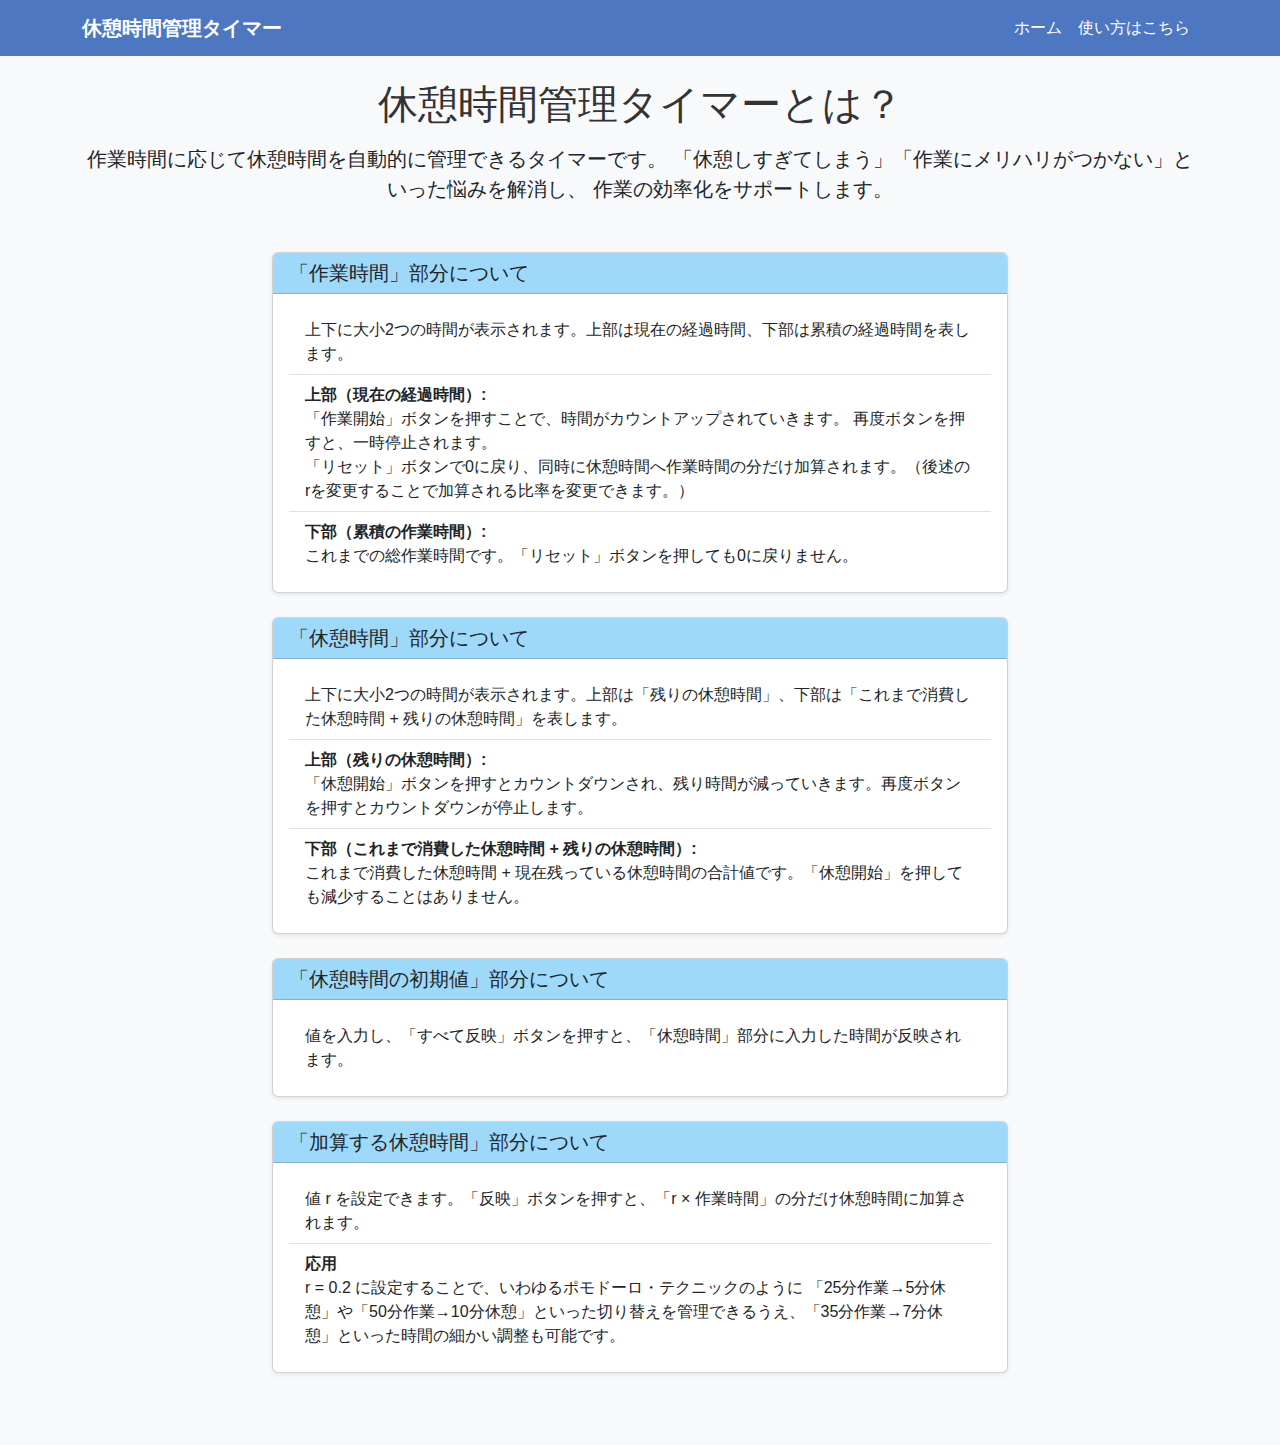
==== about.html @ 534078a7 "デザインを変更" ====
<!DOCTYPE html>
<html lang="ja">
<head>
    <meta charset="UTF-8">
    <meta name="viewport" content="width=device-width, initial-scale=1.0">
    <title>休憩時間管理タイマー | 使い方はこちら</title>
    <link href="https://cdn.jsdelivr.net/npm/bootstrap@5.3.0-alpha1/dist/css/bootstrap.min.css" rel="stylesheet">
    <link rel="stylesheet" href="style.css">
    <link href="https://cdn.jsdelivr.net/npm/bootstrap-icons/font/bootstrap-icons.css" rel="stylesheet">

</head>
<body class="bg-light">
    <nav class="navbar navbar-expand-lg navbar-light default-color mb-4">
        <div class="container">
            <a class="navbar-brand fw-bold text-white" href="./index.html">休憩時間管理タイマー</a>
            <!-- navbar-togglerでハンバーガーメニューを実装.  -->
            <button class="navbar-toggler" type="button" data-bs-toggle="collapse"          data-bs-target="#hamburger-menu" aria-expanded="false" aria-label="ページ切り替え">
                <span class="navbar-toggler-icon"></span> <!-- ハンバーガーアイコンを表示.  -->
            </button>
            <!-- メニューの折り畳みを行う.  -->
            <div class="collapse navbar-collapse" id="hamburger-menu">
                <ul class="navbar-nav ms-auto">
                    <li class="nav-item">
                        <a class="nav-link text-white active" href="./index.html">ホーム</a>
                    </li>
                    <li class="nav-item">
                        <a class="nav-link text-white" href="./about.html">使い方はこちら</a>
                    </li>
                </ul>
            </div>
        </div>
    </nav>
    <div class="container">
        <div class="text-center mb-5">
            <h1 class="mb-3">休憩時間管理タイマーとは？</h1>
            <p class="lead">
                作業時間に応じて休憩時間を自動的に管理できるタイマーです。
                「休憩しすぎてしまう」「作業にメリハリがつかない」といった悩みを解消し、
                作業の効率化をサポートします。
            </p>
        </div>
        <div class="row justify-content-center mb-5">
            <div class="col-md-8">
                <!-- <div class="card shadow-sm mb-4">
                    <div class="card-header bg-primary text-white">
                        <h2 class="h4 mb-0">使い方</h2>
                    </div>
                    <div class="card-body">
                        <p>
                            「作業時間」「休憩時間」それぞれに大きな数字と小さな数字が表示されます。
                            大きな数字は現在の経過時間、小さな数字は累積時間を示します。
                        </p>
                        <p>
                            <strong>例:</strong> 作業を20分行った後にリセットすると、休憩時間に20分が加算されます。
                            設定によっては、作業時間の半分や2倍など、柔軟に休憩時間をカスタマイズできます。
                        </p>
                    </div>
                </div> -->

                <div class="card shadow-sm mb-4">
                    <div class="card-header default-color2">
                        <div class="h5 mb-0">「作業時間」部分について</div>
                    </div>
                    <div class="card-body">

                        <ul class="list-group list-group-flush">
                            <li class="list-group-item">
                                上下に大小2つの時間が表示されます。上部は現在の経過時間、下部は累積の経過時間を表します。
                            </li>
                            <li class="list-group-item">
                                <strong>上部（現在の経過時間）:</strong>
                                <br>
                                「作業開始」ボタンを押すことで、時間がカウントアップされていきます。
                                再度ボタンを押すと、一時停止されます。<br>
                                「リセット」ボタンで0に戻り、同時に休憩時間へ作業時間の分だけ加算されます。（後述のrを変更することで加算される比率を変更できます。）
                            </li>
                            <li class="list-group-item">
                                <strong>下部（累積の作業時間）:</strong>
                                <br>
                                これまでの総作業時間です。「リセット」ボタンを押しても0に戻りません。
                            </li>
                        </ul>
                    </div>
                </div>

                <div class="card shadow-sm mb-4">
                    <div class="card-header default-color2">
                        <h2 class="h5 mb-0">「休憩時間」部分について</h2>
                    </div>
                    <div class="card-body">
                        <ul class="list-group list-group-flush">
                            <li class="list-group-item">
                                上下に大小2つの時間が表示されます。上部は「残りの休憩時間」、下部は「これまで消費した休憩時間 + 残りの休憩時間」を表します。
                            </li>
                            <li class="list-group-item">
                                <strong>上部（残りの休憩時間）:</strong>
                                <br>
                                「休憩開始」ボタンを押すとカウントダウンされ、残り時間が減っていきます。再度ボタンを押すとカウントダウンが停止します。
                            </li>
                            <li class="list-group-item">
                                <strong>下部（これまで消費した休憩時間 + 残りの休憩時間）:</strong>
                                <br>
                                これまで消費した休憩時間 + 現在残っている休憩時間の合計値です。「休憩開始」を押しても減少することはありません。
                            </li>
                        </ul>
                    </div>
                </div>

                <div class="card shadow-sm mb-4">
                    <div class="card-header default-color2">
                        <h2 class="h5 mb-0">「休憩時間の初期値」部分について</h2>
                    </div>
                    <div class="card-body">

                        <ul class="list-group list-group-flush">
                            <li class="list-group-item">
                                値を入力し、「すべて反映」ボタンを押すと、「休憩時間」部分に入力した時間が反映されます。
                            </li>
                        </ul>
                    </div>
                </div>

                <div class="card shadow-sm mb-4">
                    <div class="card-header default-color2">
                        <h2 class="h5 mb-0">「加算する休憩時間」部分について</h2>
                    </div>
                    <div class="card-body">
                        <ul class="list-group list-group-flush">
                            <li class="list-group-item">
                                値 r を設定できます。「反映」ボタンを押すと、「r × 作業時間」の分だけ休憩時間に加算されます。
                            </li>
                            <li class="list-group-item">
                                <strong>応用</strong><br>
                                r = 0.2 に設定することで、いわゆるポモドーロ・テクニックのように
                                「25分作業→5分休憩」や「50分作業→10分休憩」といった切り替えを管理できるうえ、「35分作業→7分休憩」といった時間の細かい調整も可能です。
                            </li>
                        </ul>
                    </div>
                </div>


    </div>
    <script src="https://cdn.jsdelivr.net/npm/bootstrap@5.3.0-alpha1/dist/js/bootstrap.bundle.min.js"></script>
    <!-- <script src="script.js"></script> -->
</body>
</html>
---- style.css ----
body {
    font-family: 'Arial', sans-serif;
}

h1, h3 {
    color: #333;
}

.card {
    box-shadow: 0 4px 8px rgba(0, 0, 0, 0.1);
}

.display-4 {
    font-size: 2.5rem;
}

.text-center a {
    color: #007bff;
}

.text-center a:hover {
    text-decoration: underline;
}

.bg-light {
    background-color: #f8f9fa !important;
}

/* カスタムホバースタイルの追加 */
/* .btn-outline-info:hover {
    background-color: #17a2b8;
    color: white;
    border-color: #17a2b8;
} */

/* ホバー時の下線を無効化 */
a.custom-link:hover {
    text-decoration: none;
    background-color: #17a2b8;
    color: white;
    border-color: #17a2b8;
}



/* .nav-color {
    background-color: #cbcbcb
} */

.default-color {
    background-color: #4d77c0;
    color: white;
}

.btn.default-color:hover {
    background-color: #324f82;
    color: white;
}
.btn.default-color:active { /* クリック中の処理 */
    background-color: #324f82;
    color: white;
}

/* ボタンが押し込まれた状態にする */
.btn-pressed {
    /* background-color: #0053ac !important; 色を濃くする.  */
    /* background-color: #38568b; */
    background-color: #324f82;
    /* color: white !important; テキストカラーを白に.  */
    /* transform: translateY(2px); */
    box-shadow: inset 0 3px 5px rgba(0, 0, 0, 0.2); /* 内側の影.  */
}

/* .default-color3 {
    background-color: #81c5f3;
} */

.default-color2 {
    background-color: #9ed9f9;
}

html {
    overflow-y: scroll;
}
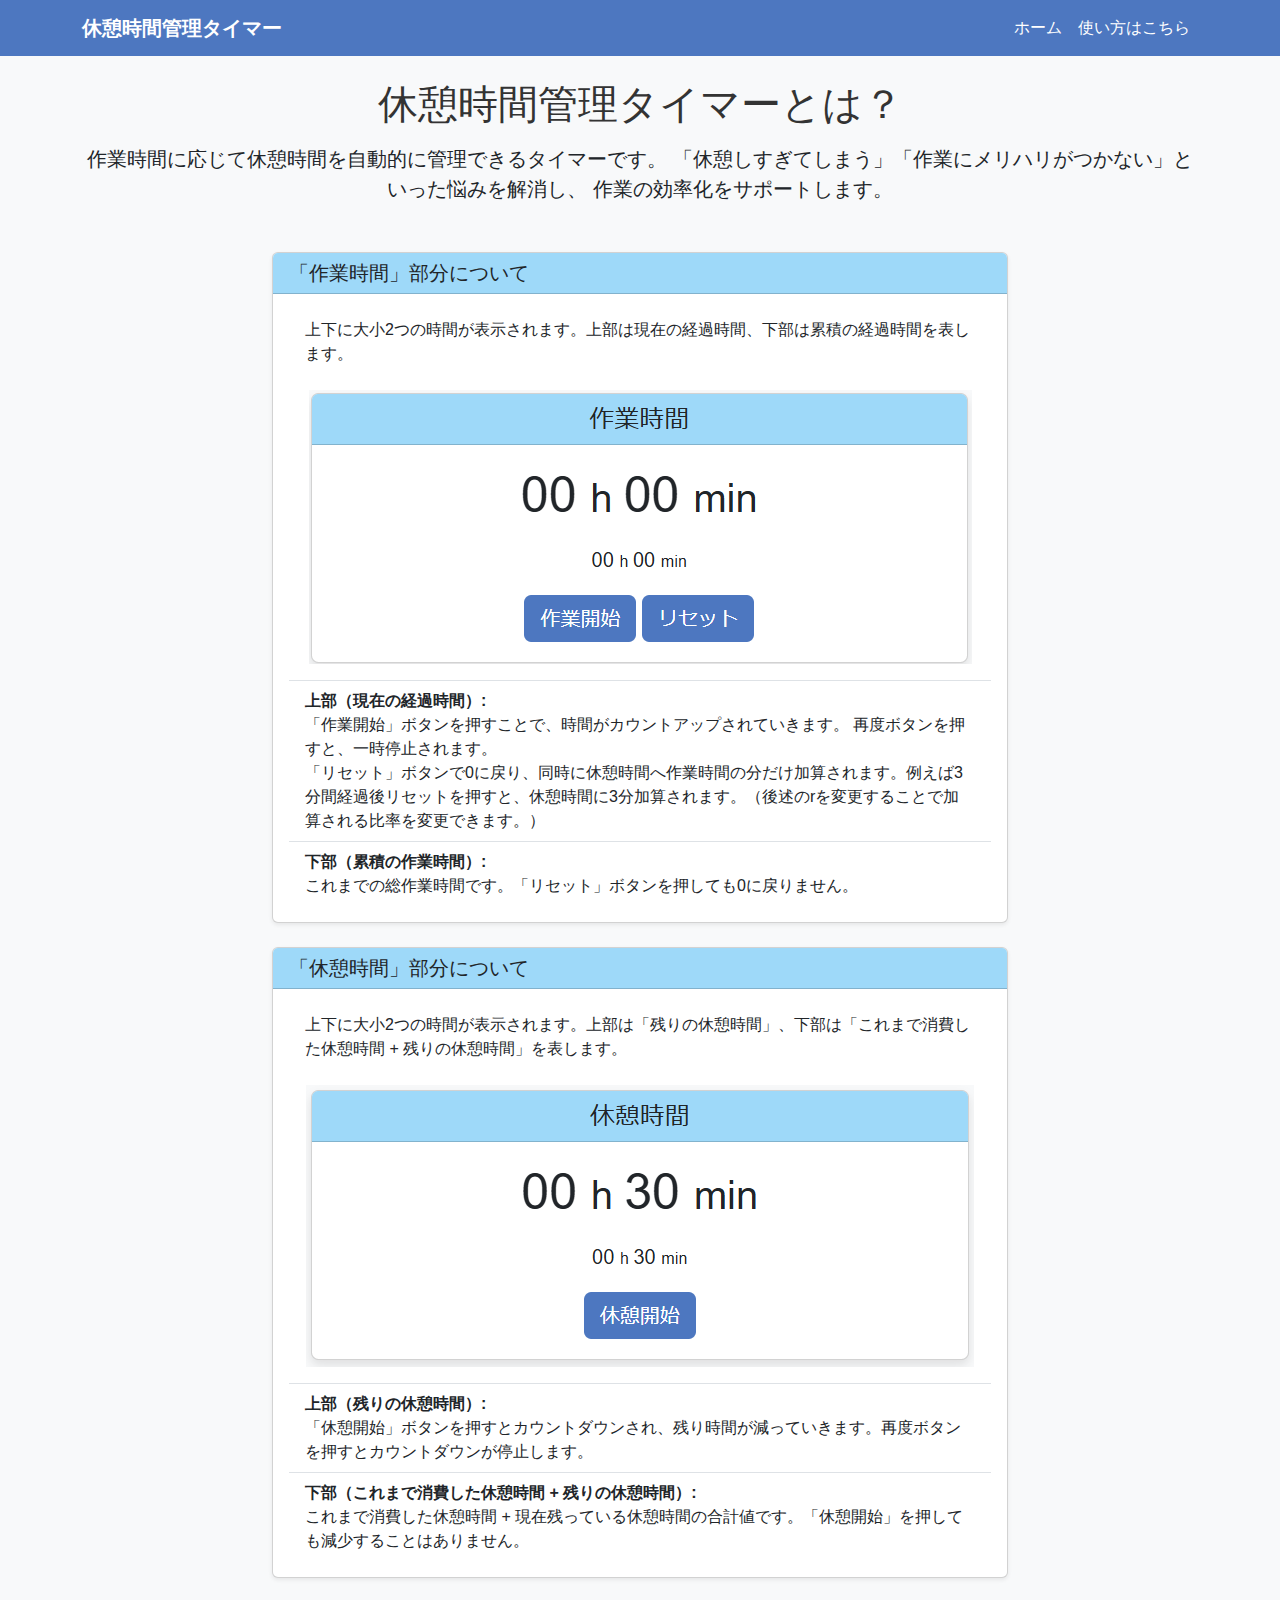
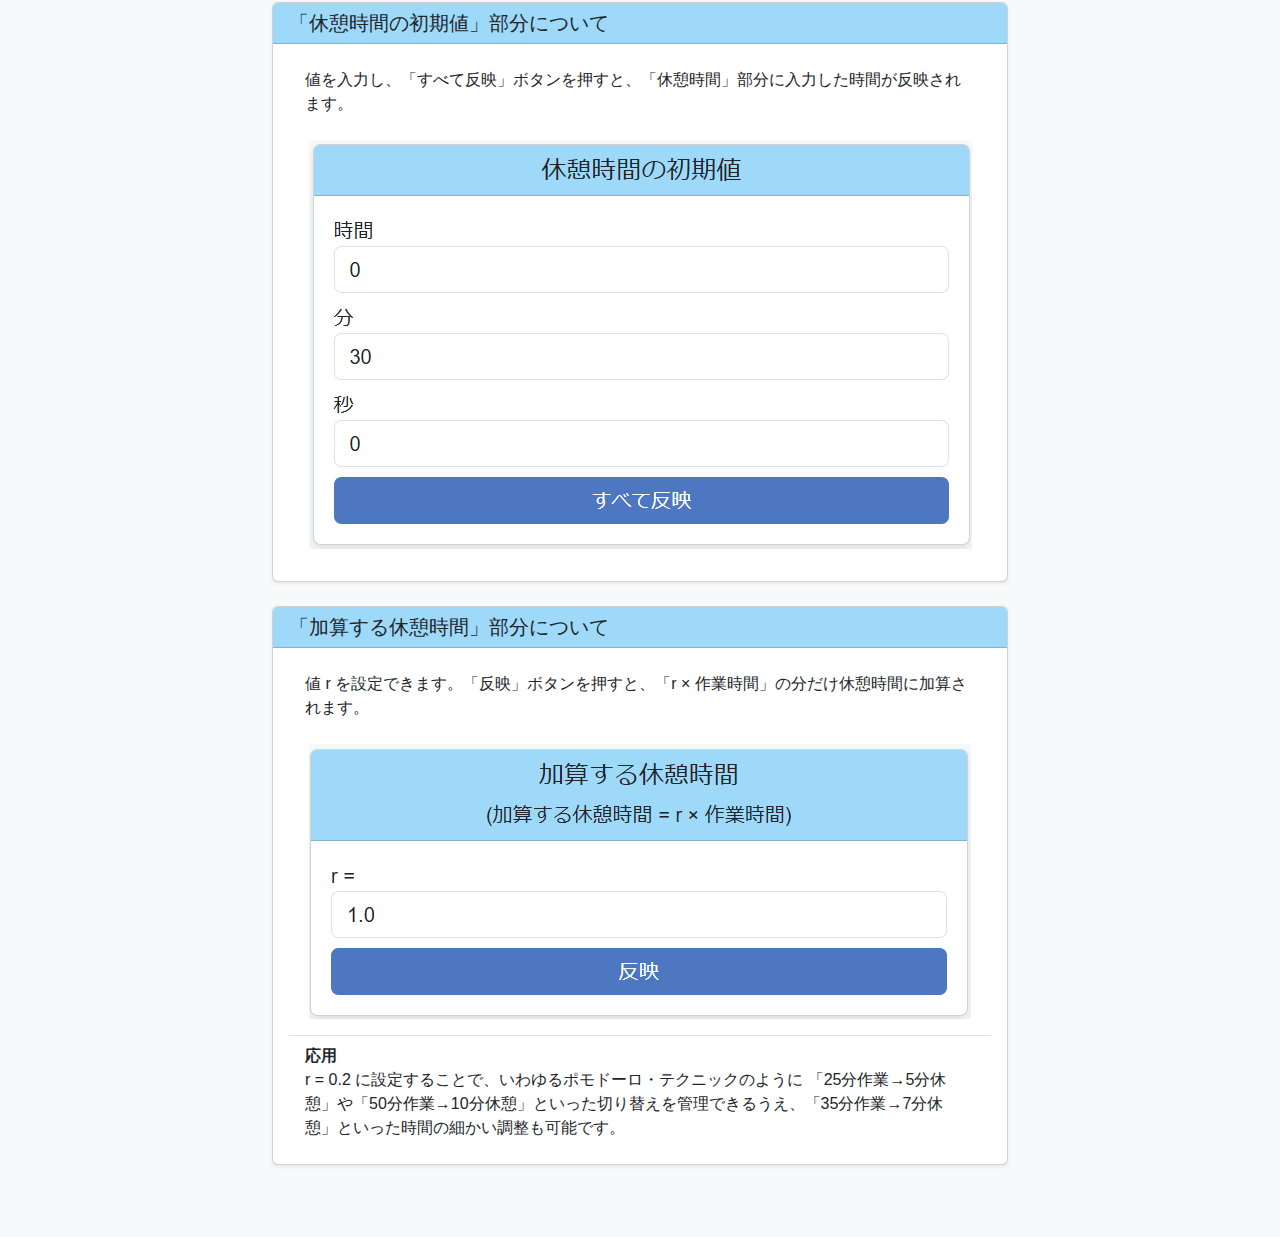
==== commit e48afeb8: "説明を修正" ====
--- a/about.html
+++ b/about.html
@@ -41,22 +41,6 @@
         </div>
         <div class="row justify-content-center mb-5">
             <div class="col-md-8">
-                <!-- <div class="card shadow-sm mb-4">
-                    <div class="card-header bg-primary text-white">
-                        <h2 class="h4 mb-0">使い方</h2>
-                    </div>
-                    <div class="card-body">
-                        <p>
-                            「作業時間」「休憩時間」それぞれに大きな数字と小さな数字が表示されます。
-                            大きな数字は現在の経過時間、小さな数字は累積時間を示します。
-                        </p>
-                        <p>
-                            <strong>例:</strong> 作業を20分行った後にリセットすると、休憩時間に20分が加算されます。
-                            設定によっては、作業時間の半分や2倍など、柔軟に休憩時間をカスタマイズできます。
-                        </p>
-                    </div>
-                </div> -->
-
                 <div class="card shadow-sm mb-4">
                     <div class="card-header default-color2">
                         <div class="h5 mb-0">「作業時間」部分について</div>
@@ -66,13 +50,16 @@
                         <ul class="list-group list-group-flush">
                             <li class="list-group-item">
                                 上下に大小2つの時間が表示されます。上部は現在の経過時間、下部は累積の経過時間を表します。
+                                <div class="text-center mt-4 mb-2">
+                                    <img src="./images/working-time.png" class="img-fluid" alt="作業時間">
+                                </div>                            
                             </li>
                             <li class="list-group-item">
                                 <strong>上部（現在の経過時間）:</strong>
                                 <br>
                                 「作業開始」ボタンを押すことで、時間がカウントアップされていきます。
                                 再度ボタンを押すと、一時停止されます。<br>
-                                「リセット」ボタンで0に戻り、同時に休憩時間へ作業時間の分だけ加算されます。（後述のrを変更することで加算される比率を変更できます。）
+                                「リセット」ボタンで0に戻り、同時に休憩時間へ作業時間の分だけ加算されます。例えば3分間経過後リセットを押すと、休憩時間に3分加算されます。（後述のrを変更することで加算される比率を変更できます。）
                             </li>
                             <li class="list-group-item">
                                 <strong>下部（累積の作業時間）:</strong>
@@ -91,6 +78,9 @@
                         <ul class="list-group list-group-flush">
                             <li class="list-group-item">
                                 上下に大小2つの時間が表示されます。上部は「残りの休憩時間」、下部は「これまで消費した休憩時間 + 残りの休憩時間」を表します。
+                                <div class="text-center mt-4 mb-2">
+                                    <img src="./images/break-time.png" class="img-fluid" alt="休憩時間">
+                                </div>           
                             </li>
                             <li class="list-group-item">
                                 <strong>上部（残りの休憩時間）:</strong>
@@ -115,6 +105,9 @@
                         <ul class="list-group list-group-flush">
                             <li class="list-group-item">
                                 値を入力し、「すべて反映」ボタンを押すと、「休憩時間」部分に入力した時間が反映されます。
+                                <div class="text-center mt-4 mb-2">
+                                    <img src="./images/init-break-time.png" class="img-fluid" alt="休憩時間の初期値">
+                                </div>           
                             </li>
                         </ul>
                     </div>
@@ -128,6 +121,9 @@
                         <ul class="list-group list-group-flush">
                             <li class="list-group-item">
                                 値 r を設定できます。「反映」ボタンを押すと、「r × 作業時間」の分だけ休憩時間に加算されます。
+                                <div class="text-center mt-4 mb-2">
+                                    <img src="./images/ratio.png" class="img-fluid" alt="加算時間の比率">
+                                </div>           
                             </li>
                             <li class="list-group-item">
                                 <strong>応用</strong><br>
@@ -141,6 +137,6 @@
 
     </div>
     <script src="https://cdn.jsdelivr.net/npm/bootstrap@5.3.0-alpha1/dist/js/bootstrap.bundle.min.js"></script>
-    <!-- <script src="script.js"></script> -->
+    <script src="script.js"></script>
 </body>
 </html>
--- a/style.css
+++ b/style.css
@@ -26,26 +26,13 @@
     background-color: #f8f9fa !important;
 }
 
-/* カスタムホバースタイルの追加 */
-/* .btn-outline-info:hover {
-    background-color: #17a2b8;
-    color: white;
-    border-color: #17a2b8;
-} */
-
-/* ホバー時の下線を無効化 */
+/* ホバーした際の下線を無効化 */
 a.custom-link:hover {
     text-decoration: none;
     background-color: #17a2b8;
     color: white;
     border-color: #17a2b8;
 }
-
-
-
-/* .nav-color {
-    background-color: #cbcbcb
-} */
 
 .default-color {
     background-color: #4d77c0;
@@ -63,17 +50,9 @@
 
 /* ボタンが押し込まれた状態にする */
 .btn-pressed {
-    /* background-color: #0053ac !important; 色を濃くする.  */
-    /* background-color: #38568b; */
     background-color: #324f82;
-    /* color: white !important; テキストカラーを白に.  */
-    /* transform: translateY(2px); */
     box-shadow: inset 0 3px 5px rgba(0, 0, 0, 0.2); /* 内側の影.  */
 }
-
-/* .default-color3 {
-    background-color: #81c5f3;
-} */
 
 .default-color2 {
     background-color: #9ed9f9;
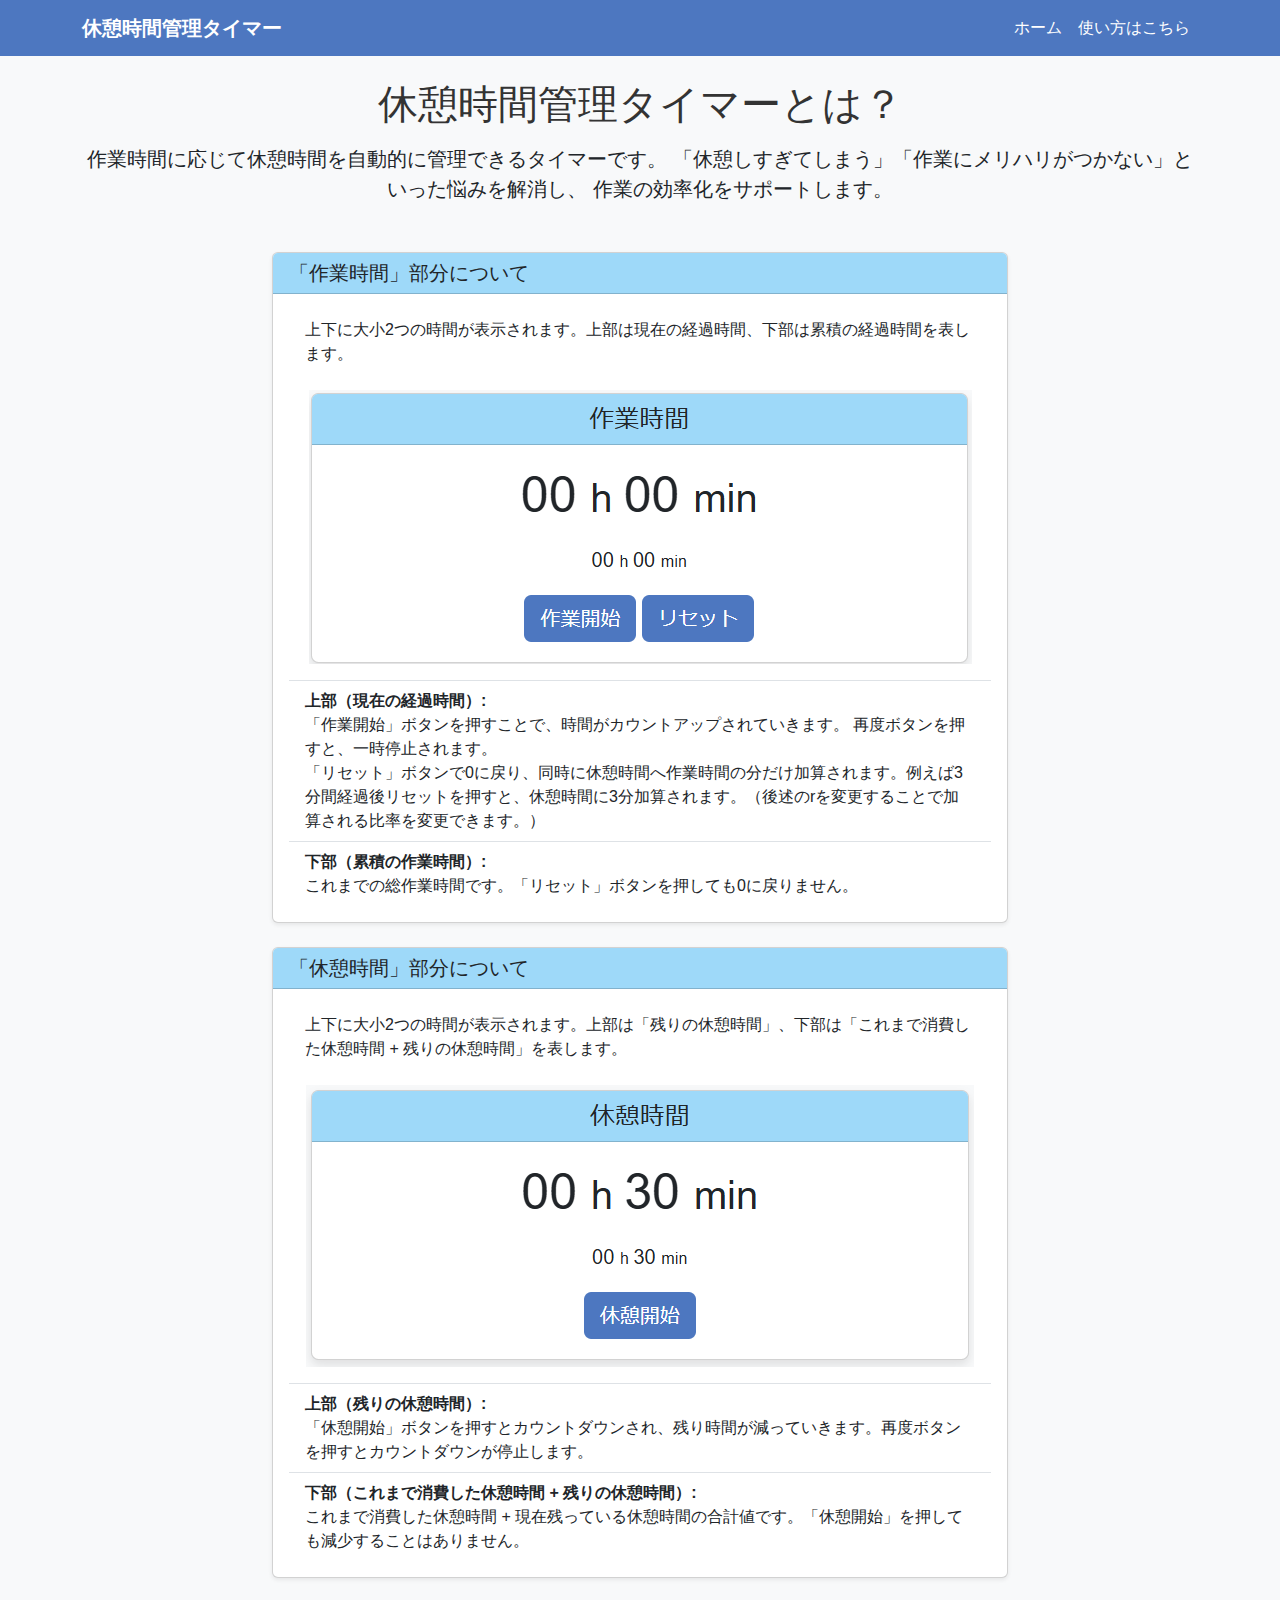
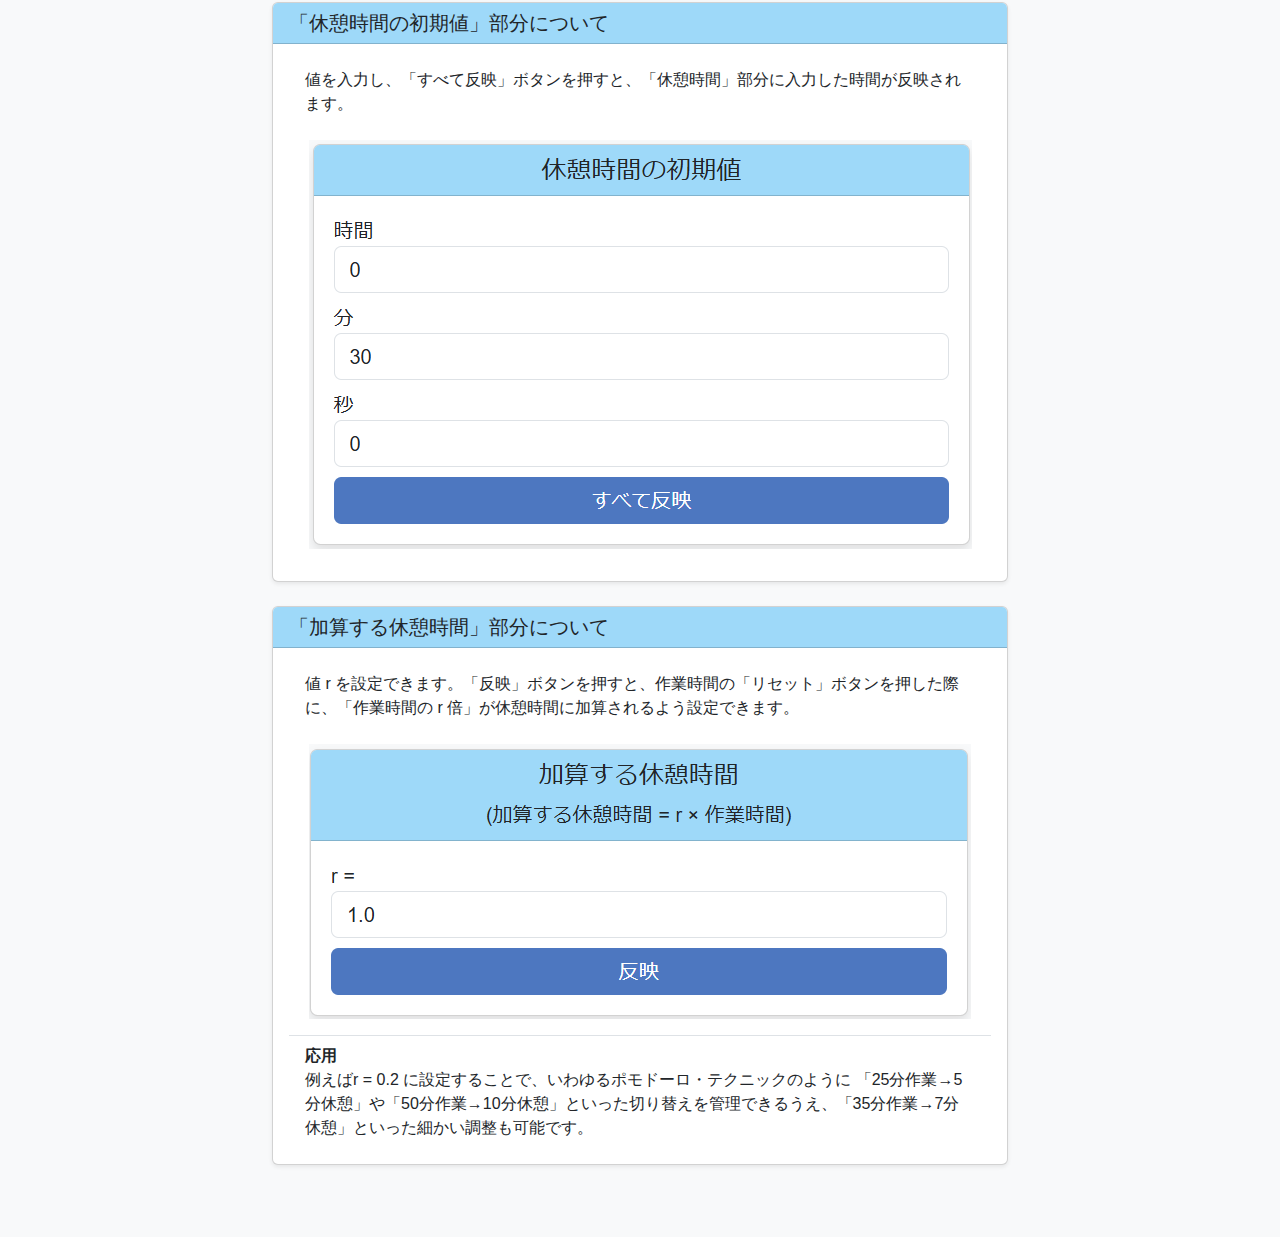
==== commit 8b69efe4: "説明文を改善" ====
--- a/about.html
+++ b/about.html
@@ -120,15 +120,15 @@
                     <div class="card-body">
                         <ul class="list-group list-group-flush">
                             <li class="list-group-item">
-                                値 r を設定できます。「反映」ボタンを押すと、「r × 作業時間」の分だけ休憩時間に加算されます。
+                                値 r を設定できます。「反映」ボタンを押すと、作業時間の「リセット」ボタンを押した際に、「作業時間の r 倍」が休憩時間に加算されるよう設定できます。
                                 <div class="text-center mt-4 mb-2">
                                     <img src="./images/ratio.png" class="img-fluid" alt="加算時間の比率">
                                 </div>           
                             </li>
                             <li class="list-group-item">
                                 <strong>応用</strong><br>
-                                r = 0.2 に設定することで、いわゆるポモドーロ・テクニックのように
-                                「25分作業→5分休憩」や「50分作業→10分休憩」といった切り替えを管理できるうえ、「35分作業→7分休憩」といった時間の細かい調整も可能です。
+                                例えばr = 0.2 に設定することで、いわゆるポモドーロ・テクニックのように
+                                「25分作業→5分休憩」や「50分作業→10分休憩」といった切り替えを管理できるうえ、「35分作業→7分休憩」といった細かい調整も可能です。
                             </li>
                         </ul>
                     </div>
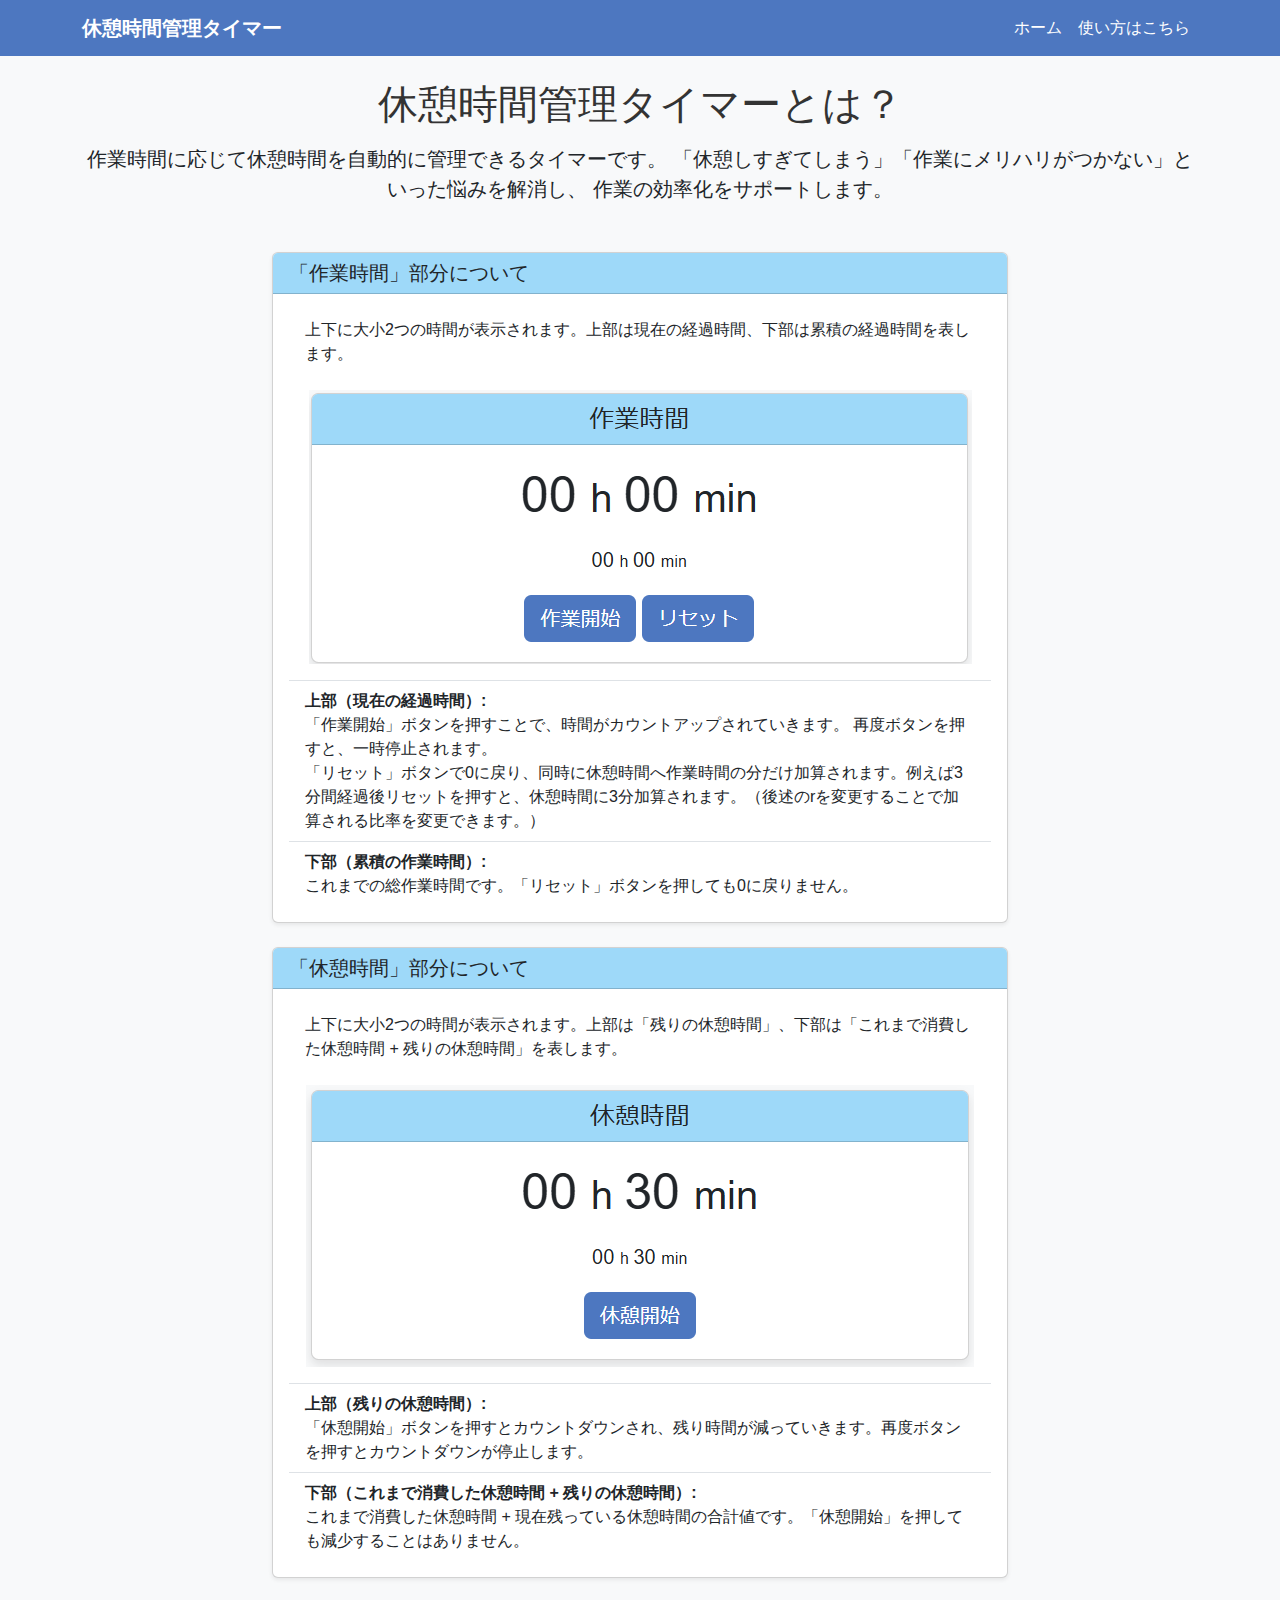
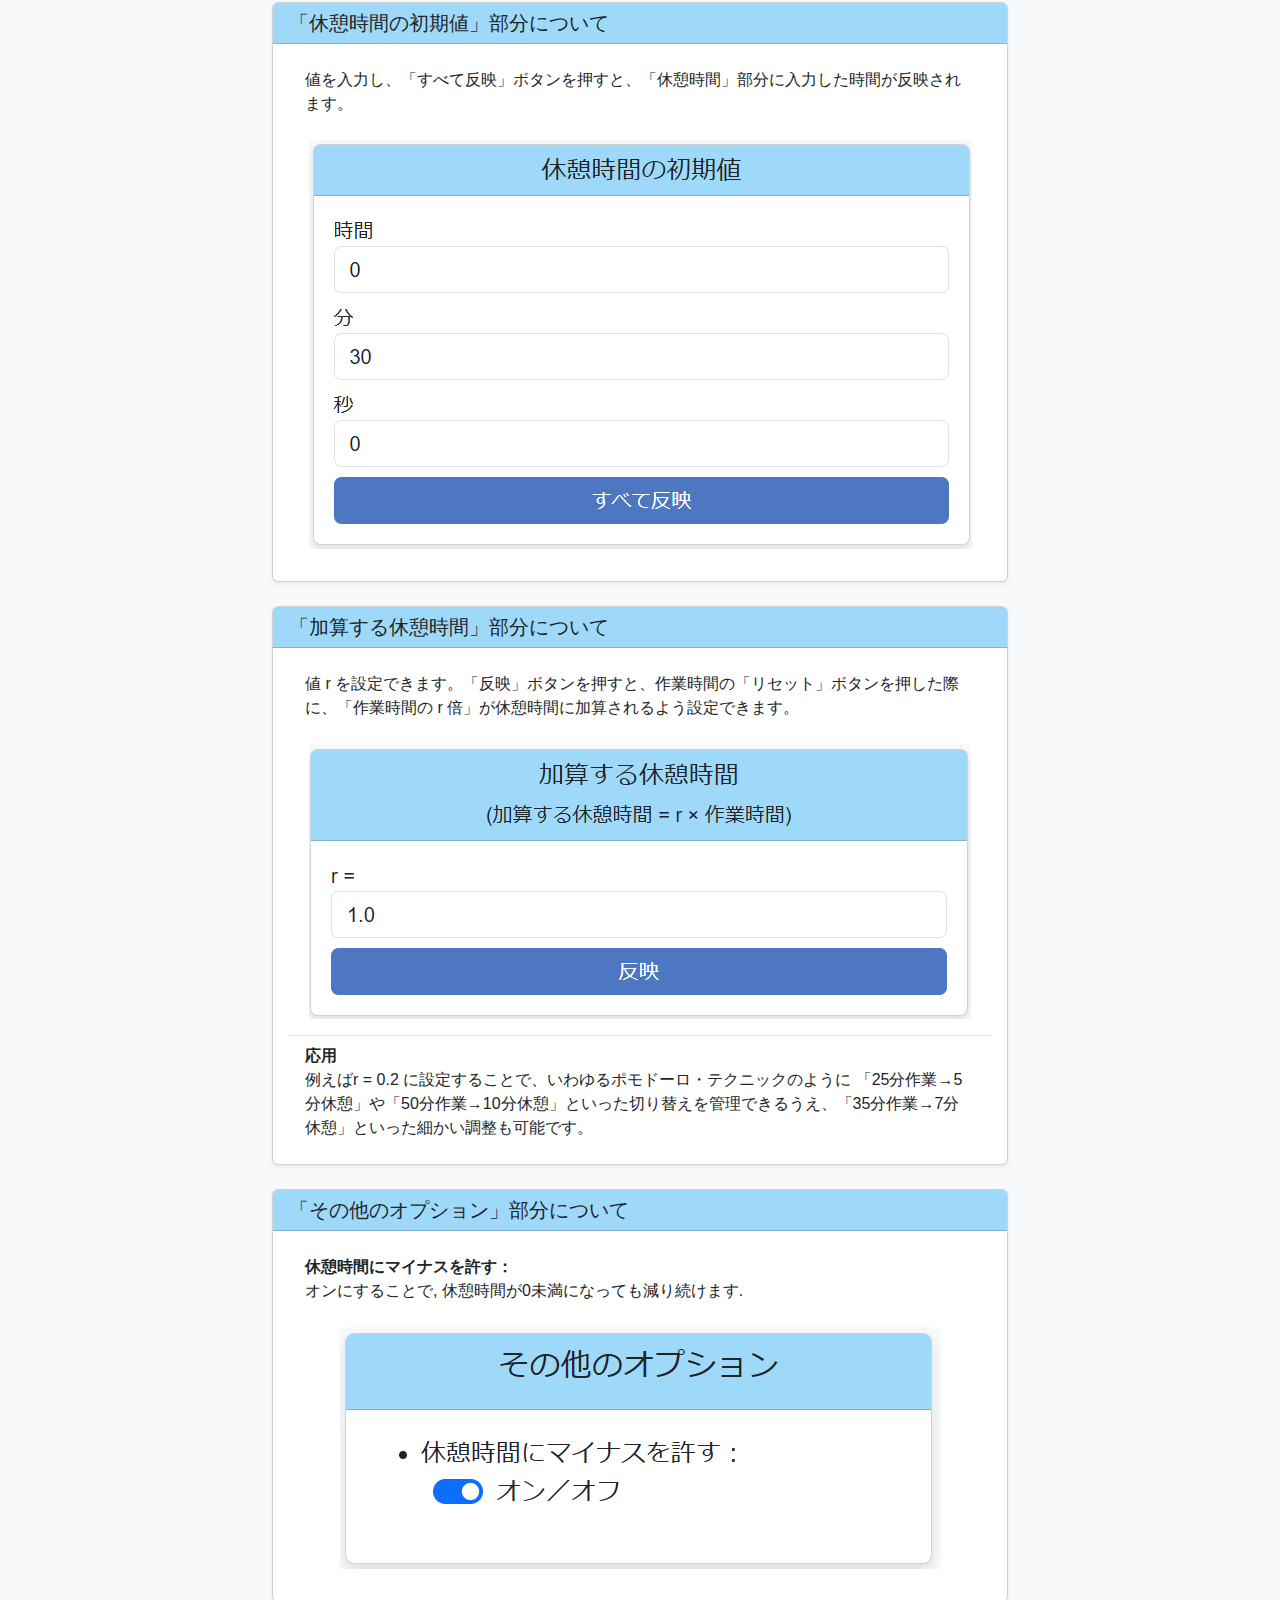
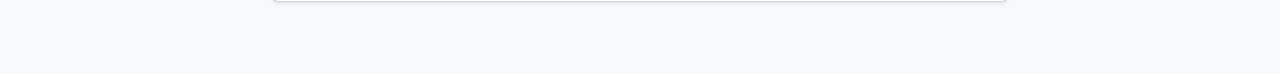
==== commit f476fbd7: "機能追加：オプションで休憩時間がマイナスになっても動かし続けられるようにした." ====
--- a/about.html
+++ b/about.html
@@ -134,6 +134,23 @@
                     </div>
                 </div>
 
+                <div class="card shadow-sm mb-4">
+                    <div class="card-header default-color2">
+                        <h2 class="h5 mb-0">「その他のオプション」部分について</h2>
+                    </div>
+                    <div class="card-body">
+                        <ul class="list-group list-group-flush">
+                            <li class="list-group-item">
+                                <strong>休憩時間にマイナスを許す：</strong><br>
+                                オンにすることで, 休憩時間が0未満になっても減り続けます. 
+                                <div class="text-center mt-4 mb-2">
+                                    <img src="./images/other-option.png" class="img-fluid" alt="その他のオプション">
+                                </div>           
+                            </li>
+                        </ul>
+                    </div>
+                </div>
+
 
     </div>
     <script src="https://cdn.jsdelivr.net/npm/bootstrap@5.3.0-alpha1/dist/js/bootstrap.bundle.min.js"></script>
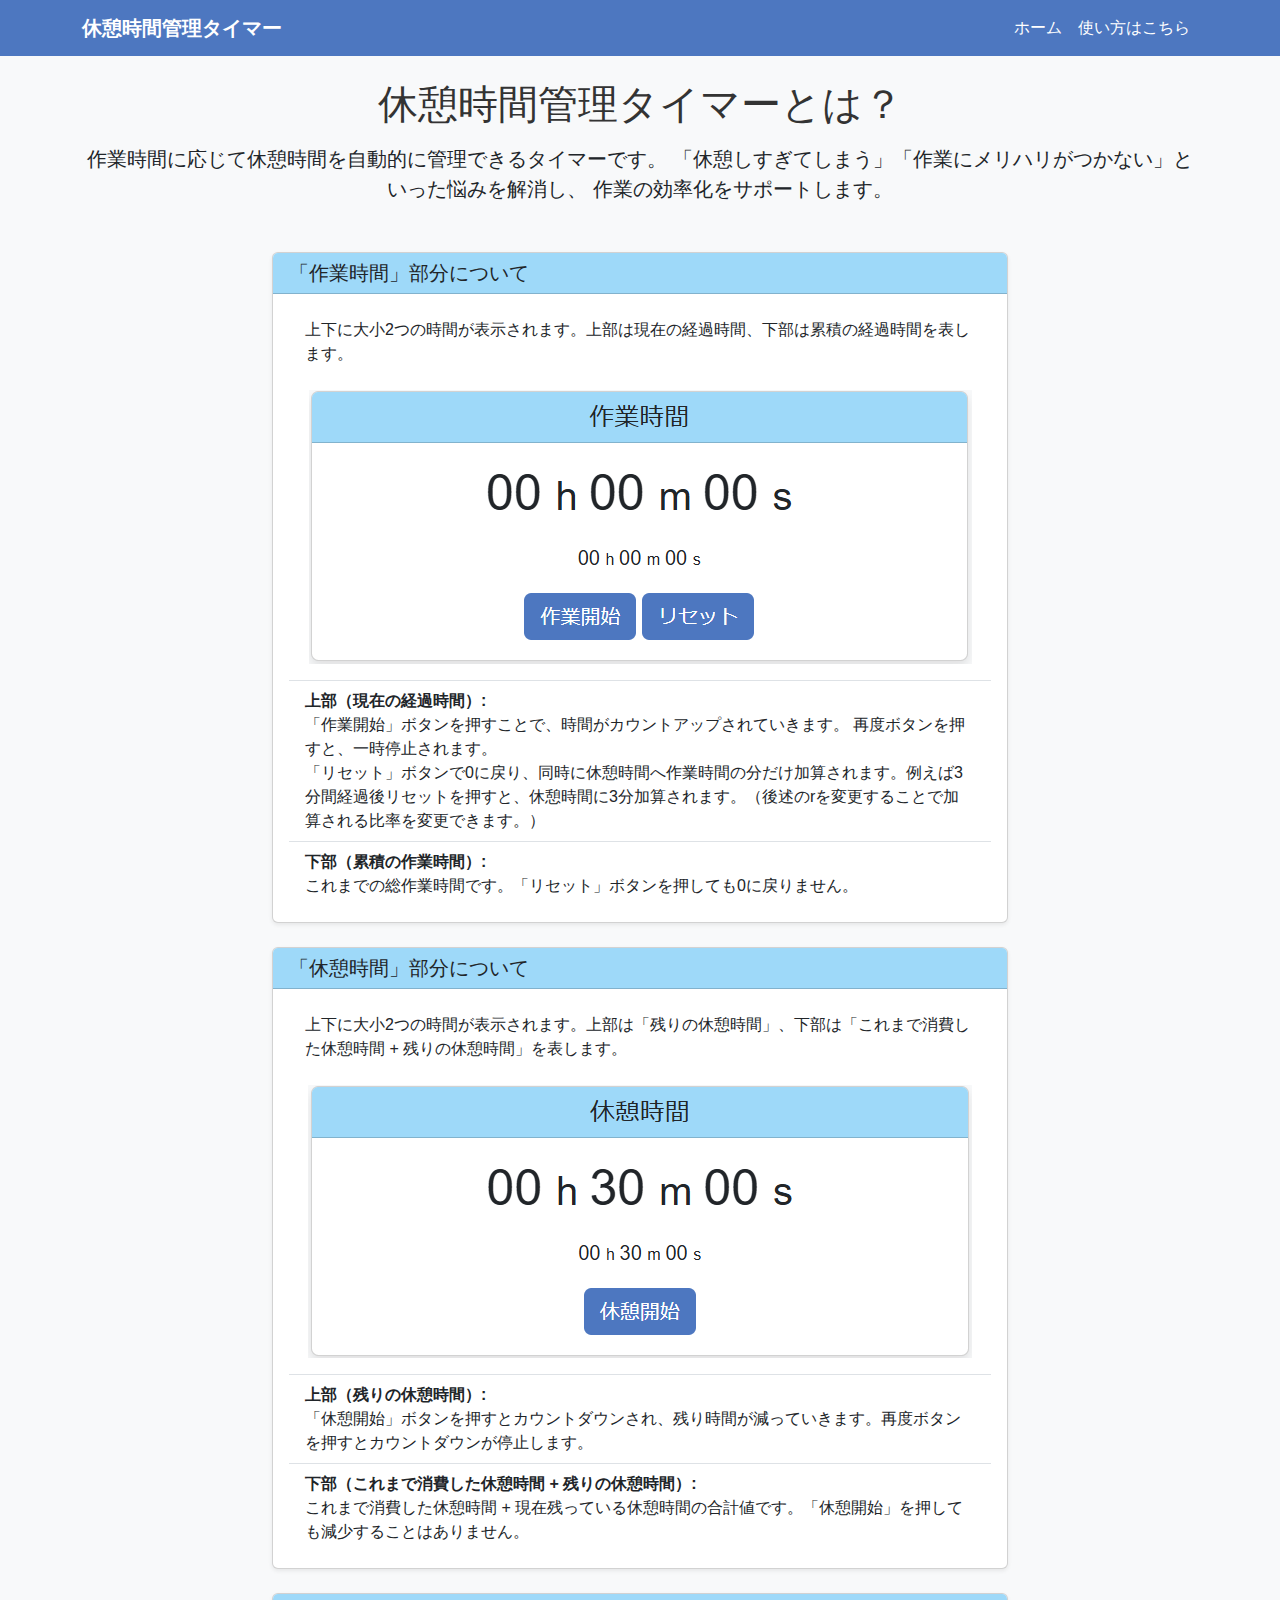
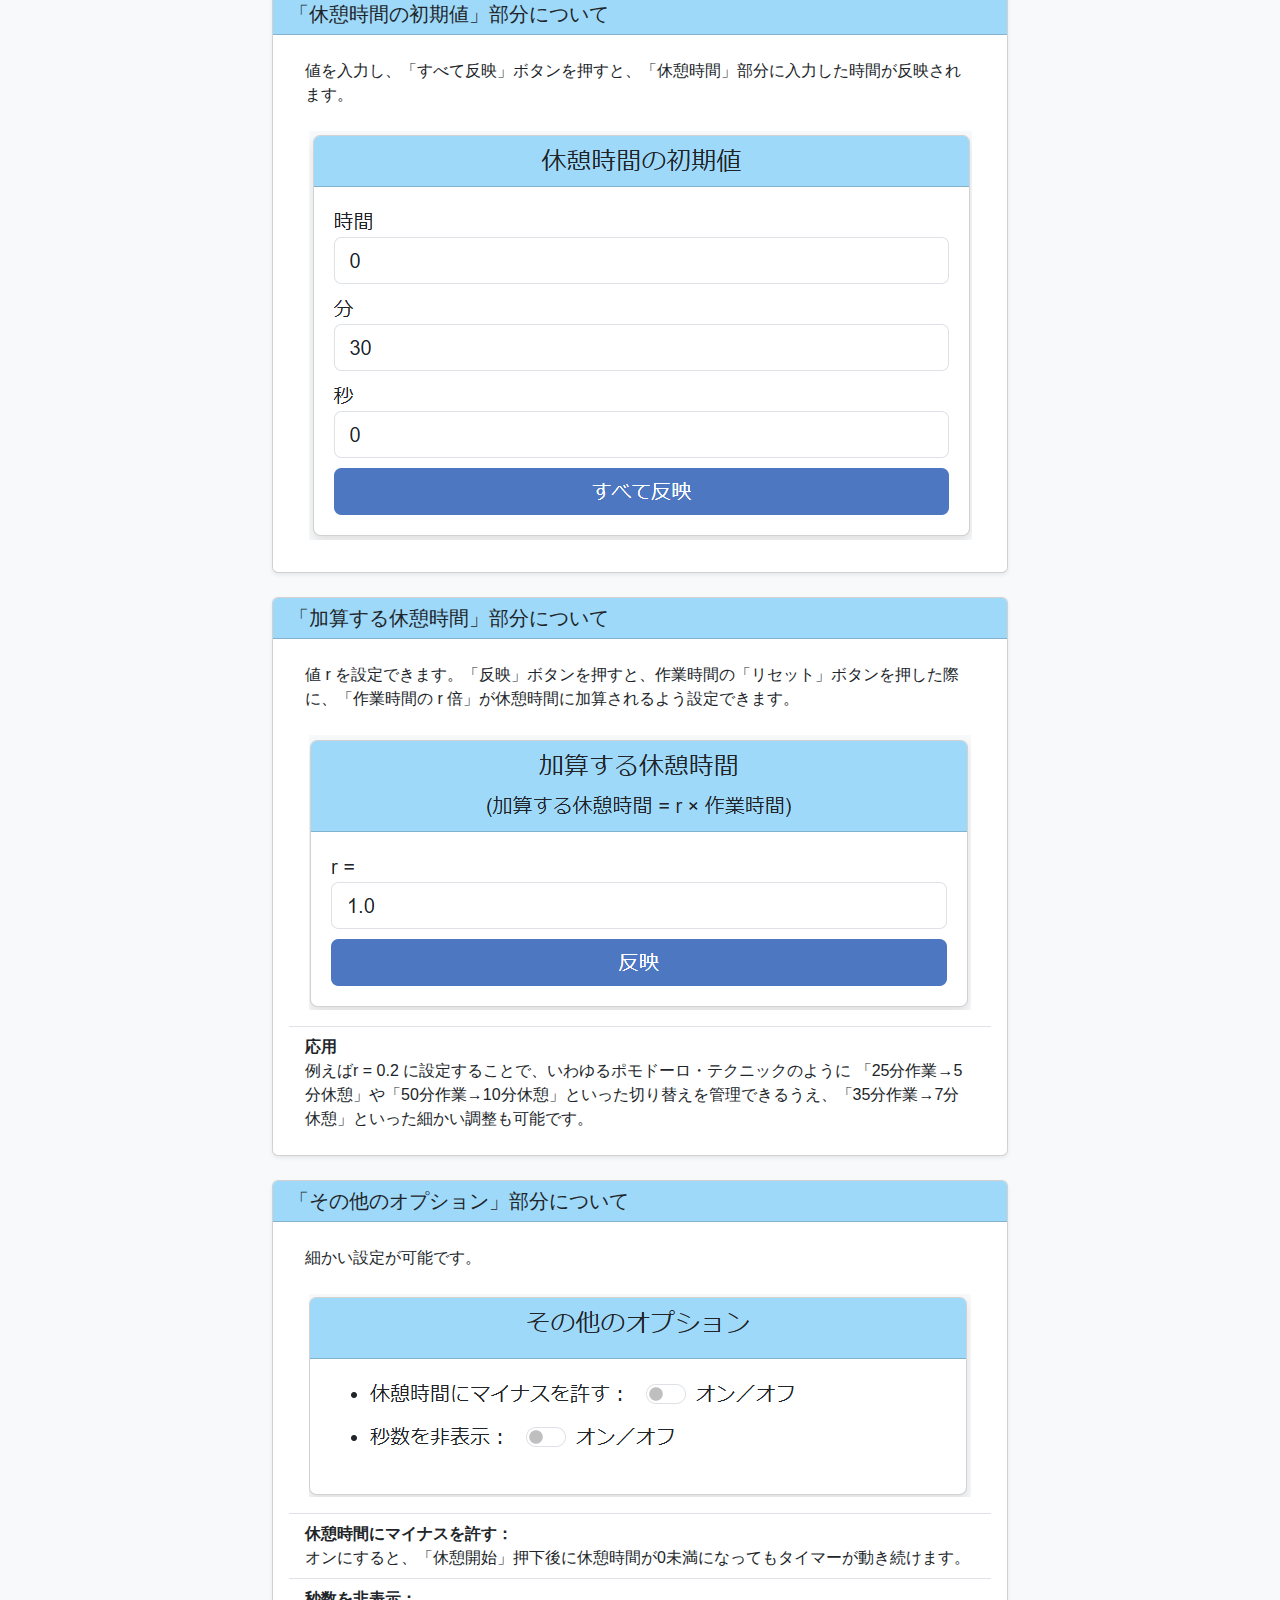
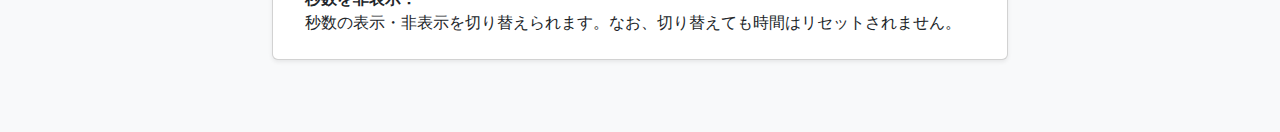
==== commit 20152598: "機能追加：秒数の表示・非表示を切り替えられるようにした。" ====
--- a/about.html
+++ b/about.html
@@ -141,11 +141,19 @@
                     <div class="card-body">
                         <ul class="list-group list-group-flush">
                             <li class="list-group-item">
-                                <strong>休憩時間にマイナスを許す：</strong><br>
-                                オンにすることで, 休憩時間が0未満になっても減り続けます. 
+                                細かい設定が可能です。
                                 <div class="text-center mt-4 mb-2">
                                     <img src="./images/other-option.png" class="img-fluid" alt="その他のオプション">
-                                </div>           
+                                </div> 
+                            </li>
+                            <li class="list-group-item">
+                                <strong>休憩時間にマイナスを許す：</strong><br>
+                                オンにすると、「休憩開始」押下後に休憩時間が0未満になってもタイマーが動き続けます。
+                            </li>
+                            
+                            <li class="list-group-item">
+                                <strong>秒数を非表示：</strong><br>
+                                秒数の表示・非表示を切り替えられます。なお、切り替えても時間はリセットされません。
                             </li>
                         </ul>
                     </div>
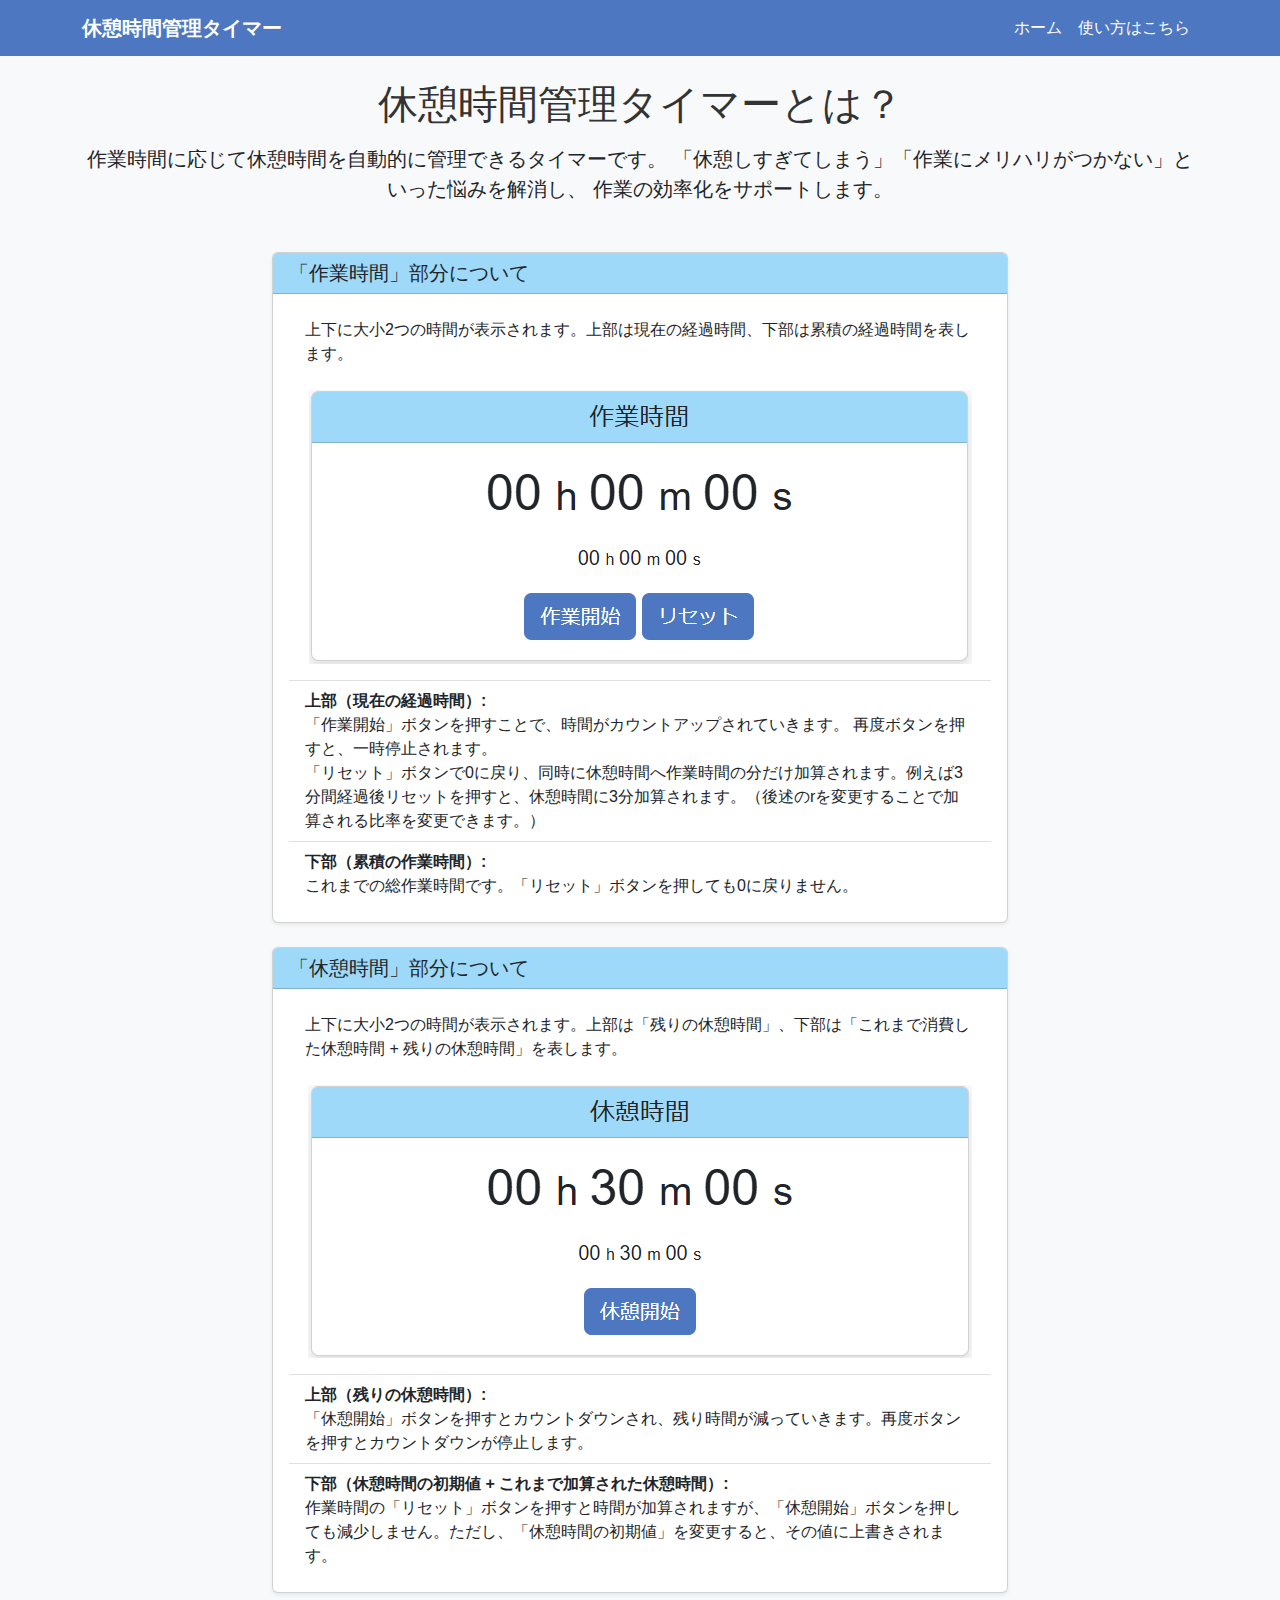
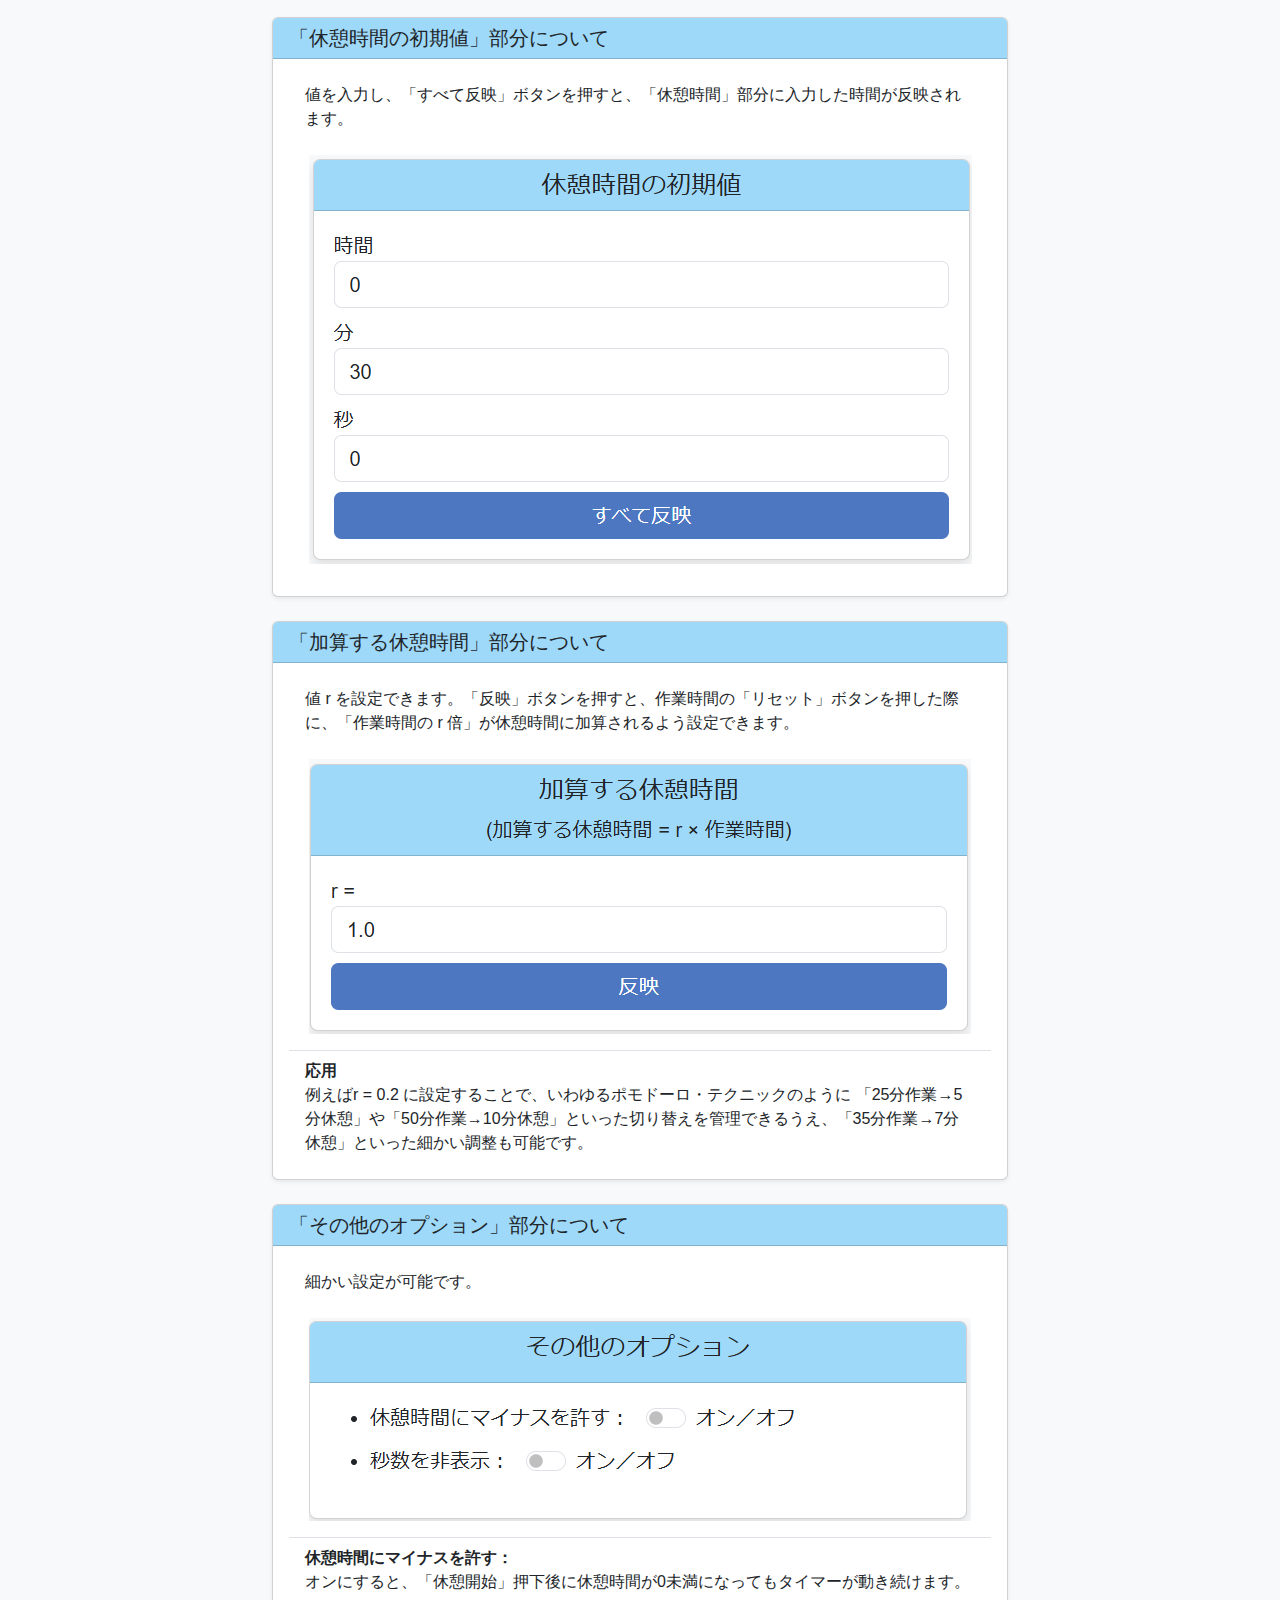
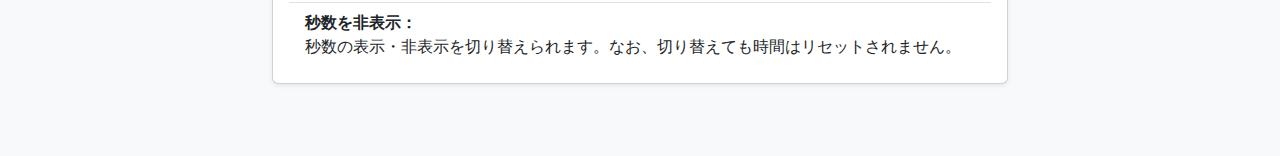
==== commit b41aaaa1: "休憩時間の説明文を修正" ====
--- a/about.html
+++ b/about.html
@@ -88,9 +88,9 @@
                                 「休憩開始」ボタンを押すとカウントダウンされ、残り時間が減っていきます。再度ボタンを押すとカウントダウンが停止します。
                             </li>
                             <li class="list-group-item">
-                                <strong>下部（これまで消費した休憩時間 + 残りの休憩時間）:</strong>
+                                <strong>下部（休憩時間の初期値 + これまで加算された休憩時間）:</strong>
                                 <br>
-                                これまで消費した休憩時間 + 現在残っている休憩時間の合計値です。「休憩開始」を押しても減少することはありません。
+                                作業時間の「リセット」ボタンを押すと時間が加算されますが、「休憩開始」ボタンを押しても減少しません。ただし、「休憩時間の初期値」を変更すると、その値に上書きされます。
                             </li>
                         </ul>
                     </div>
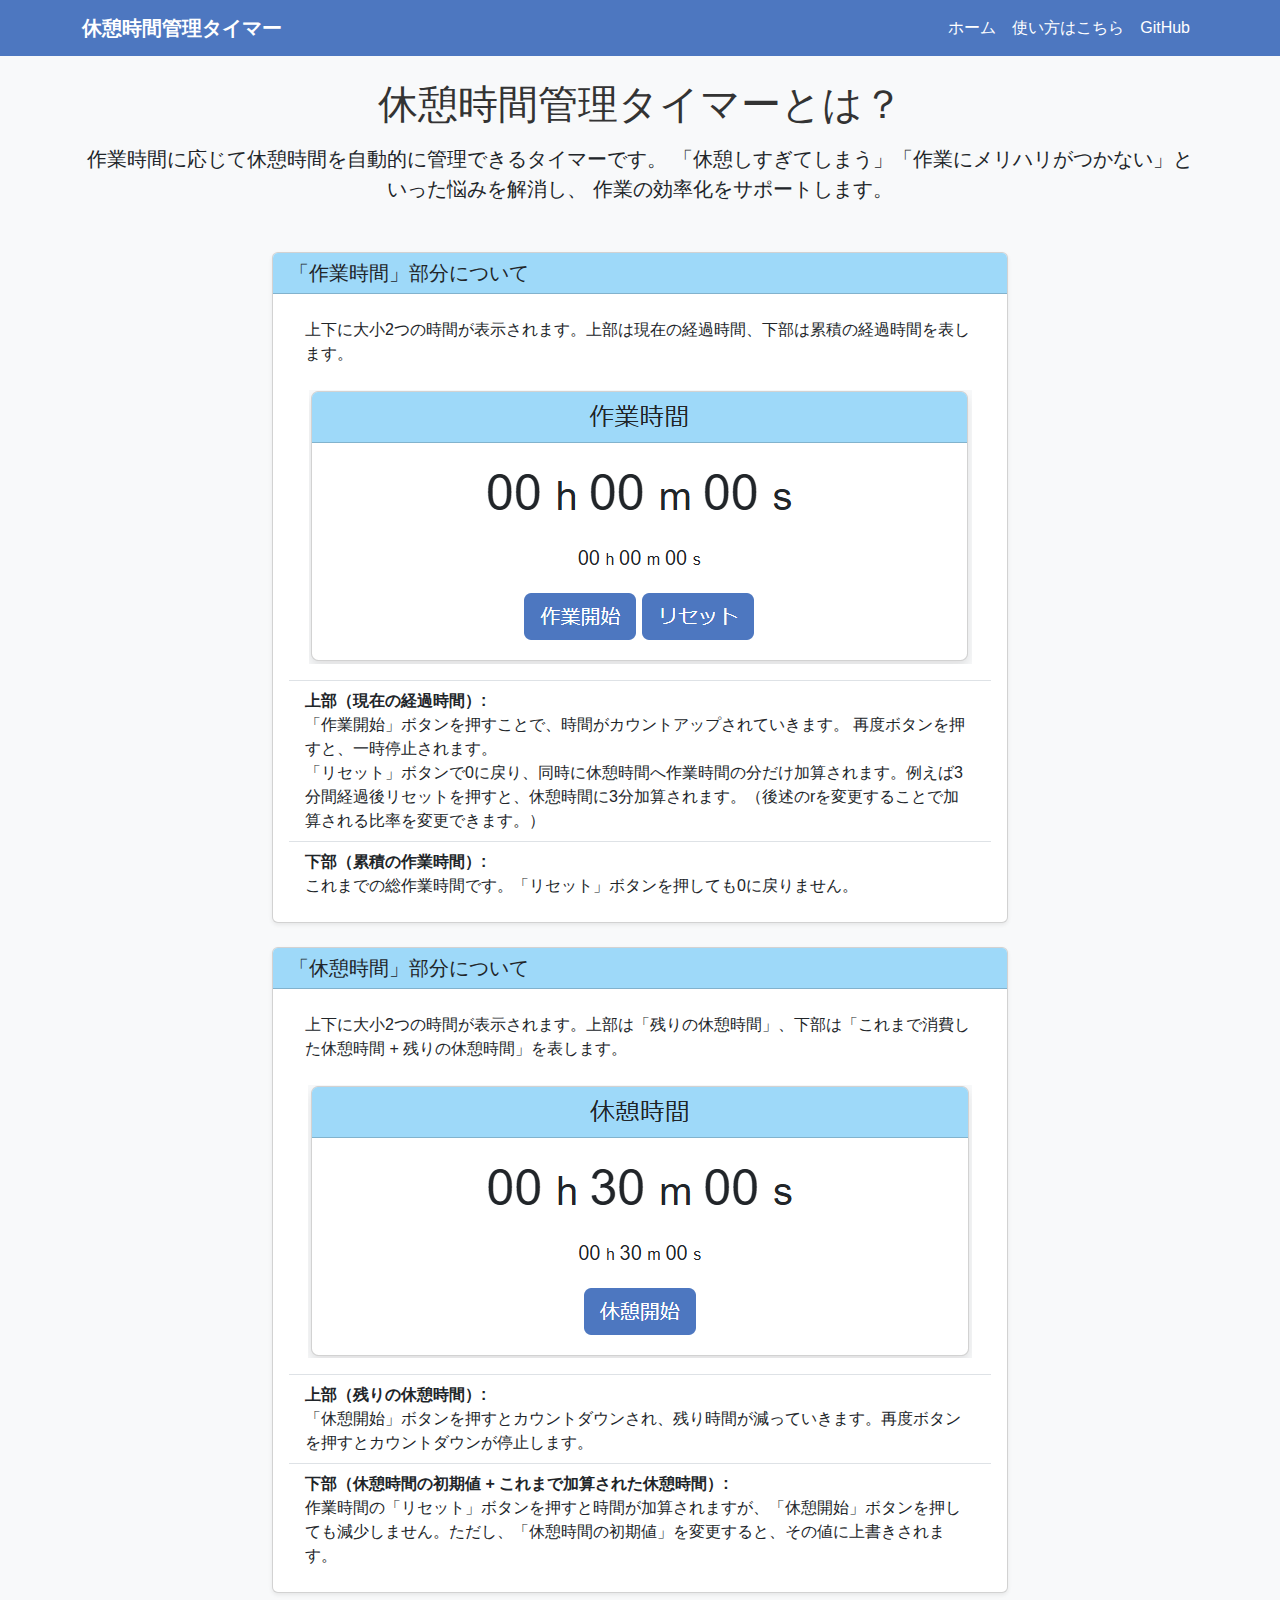
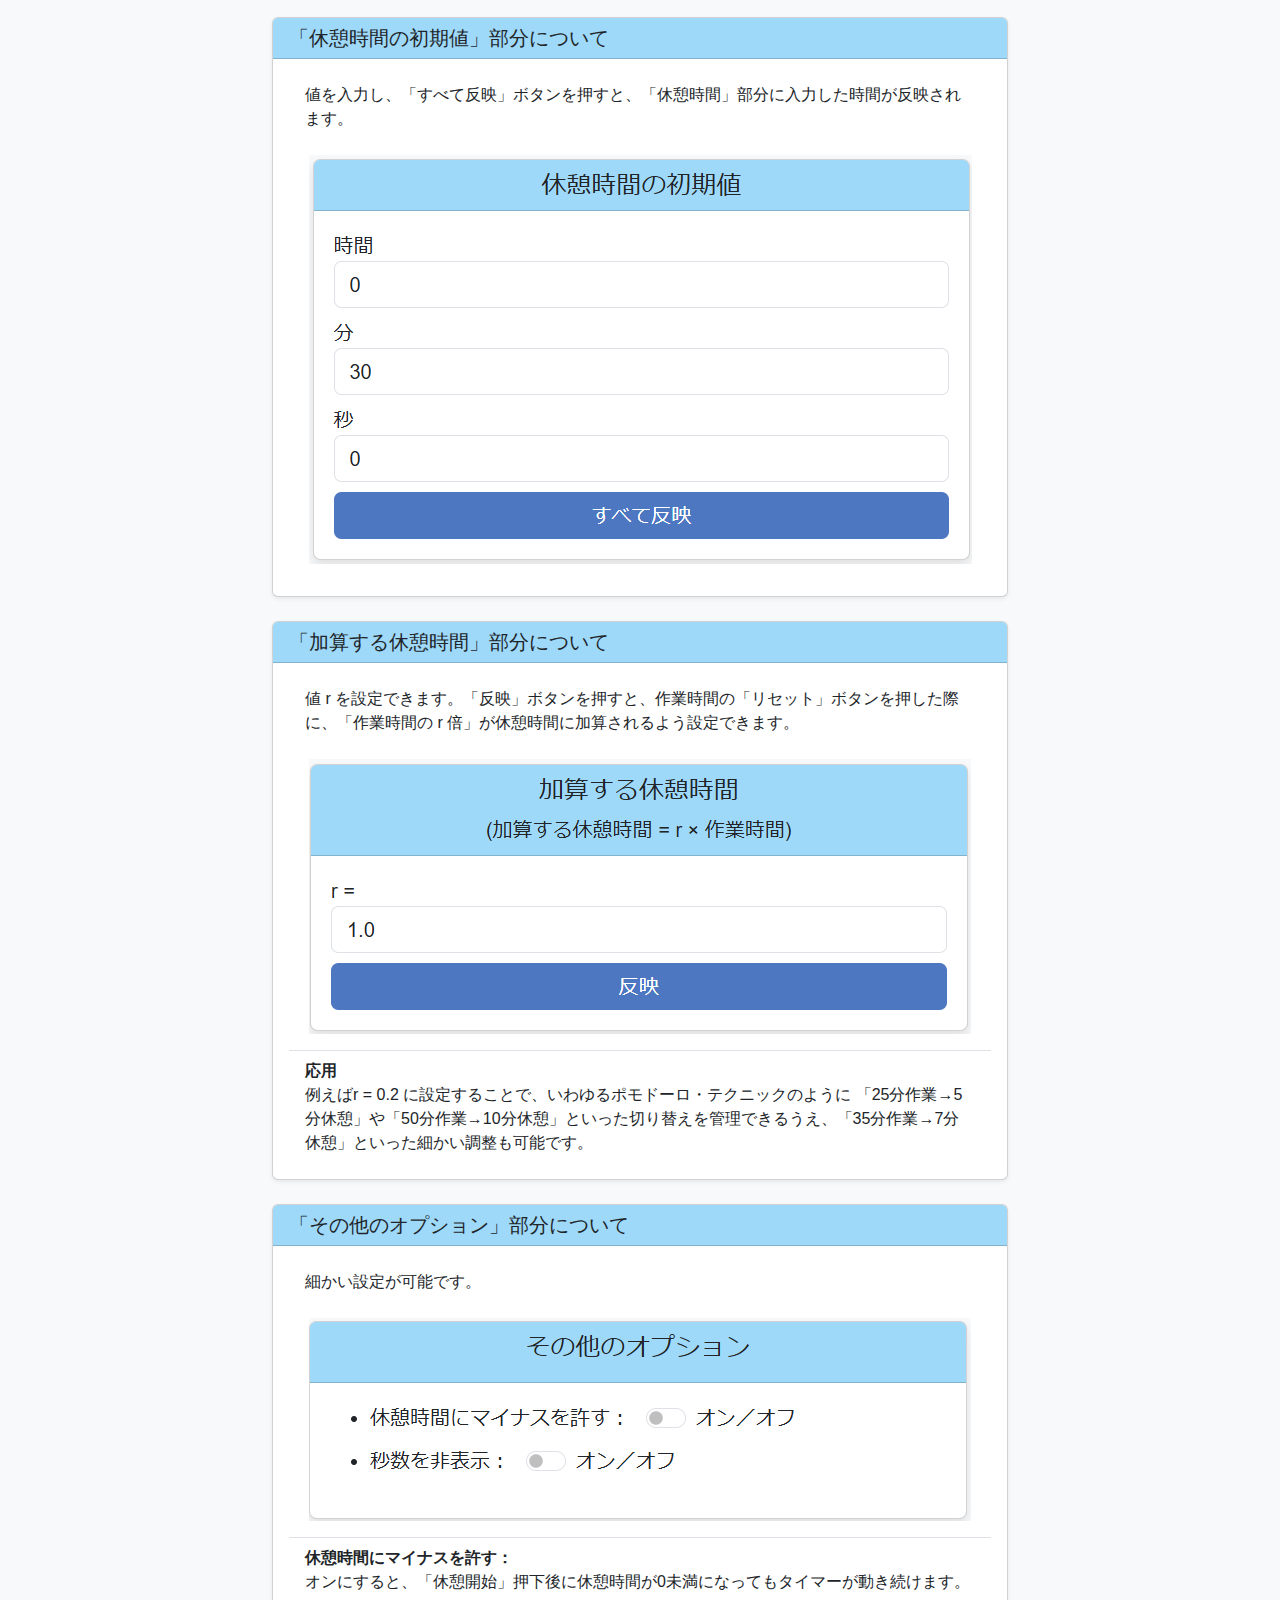
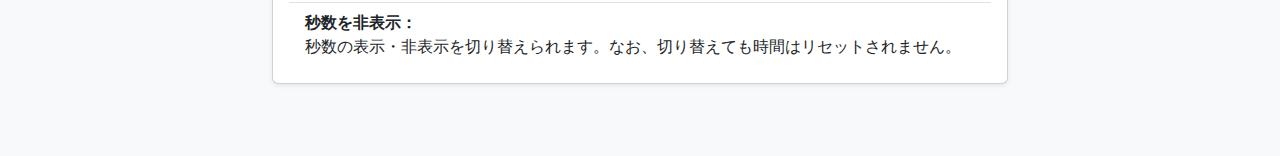
==== commit 704caea1: "機能追加：ナビゲーションバーにGitHubのリンクを追加" ====
--- a/about.html
+++ b/about.html
@@ -13,18 +13,23 @@
     <nav class="navbar navbar-expand-lg navbar-light default-color mb-4">
         <div class="container">
             <a class="navbar-brand fw-bold text-white" href="./index.html">休憩時間管理タイマー</a>
+
             <!-- navbar-togglerでハンバーガーメニューを実装.  -->
-            <button class="navbar-toggler" type="button" data-bs-toggle="collapse"          data-bs-target="#hamburger-menu" aria-expanded="false" aria-label="ページ切り替え">
+            <button class="navbar-toggler" type="button" data-bs-toggle="collapse"         data-bs-target="#hamburger-menu" aria-expanded="false" aria-label="ページ切り替え">
                 <span class="navbar-toggler-icon"></span> <!-- ハンバーガーアイコンを表示.  -->
             </button>
+
             <!-- メニューの折り畳みを行う.  -->
             <div class="collapse navbar-collapse" id="hamburger-menu">
                 <ul class="navbar-nav ms-auto">
                     <li class="nav-item">
-                        <a class="nav-link text-white active" href="./index.html">ホーム</a>
+                        <a class="nav-link text-white" href="./index.html">ホーム</a>
                     </li>
                     <li class="nav-item">
-                        <a class="nav-link text-white" href="./about.html">使い方はこちら</a>
+                        <a class="nav-link text-white active" href="./about.html">使い方はこちら</a>
+                    </li>
+                    <li class="nav-item">
+                        <a class="nav-link text-white" href="https://github.com/CDhura/Timer" target="_blank">GitHub</a>
                     </li>
                 </ul>
             </div>
